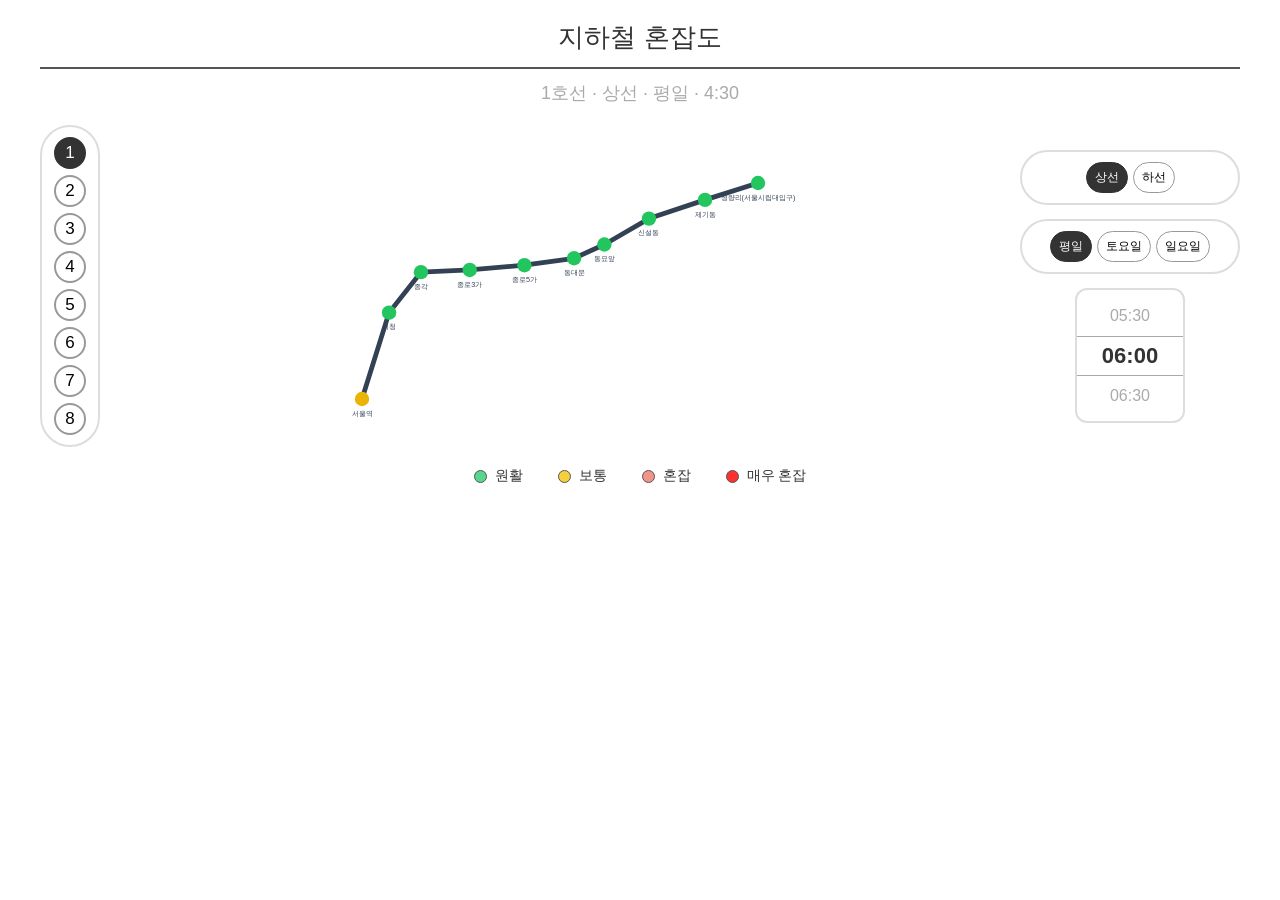
==== index/index.html @ bff2a29b "fix: 2호선 히트맵 적용 버그 수정" ====
<!DOCTYPE html>
<html lang="ko">

<head>
    
    <meta charset="UTF-8">

    <title>subway-congestion-dashboard</title>

    <link rel="stylesheet" href="./index.css?v=2">
    
</head>

<body>

    <div class="container">

        <header class="header">
            
            <h1>지하철 혼잡도</h1>
            
        </header>

        <div class="selection-info">  
            1호선 · 상선 · 평일 · 4:30
        </div>

        <!-- 메인 -->
        <main class="main">

            <!-- 왼쪽 패널, 호선 선택 -->
            <div class="line-selector">

                <button class="line-btn active" data-line="1">1</button>
                <button class="line-btn" data-line="2">2</button>
                <button class="line-btn" data-line="3">3</button>
                <button class="line-btn" data-line="4">4</button>
                <button class="line-btn" data-line="5">5</button>
                <button class="line-btn" data-line="6">6</button>
                <button class="line-btn" data-line="7">7</button>
                <button class="line-btn" data-line="8">8</button>

            </div>

            <!-- 중앙 -->
            <div class="center-area">

                <div class="station-map"></div>

            </div>

            <!-- 오른쪽 패널 -->
            <div class="right-panel">

                <!-- 방향 선택 -->
                <div class="toggle-box direction-box">

                    <div class="toggle-row" id="direction-selector">

                        <button class="toggle-btn active" data-direction="상선">
                            상선
                        </button>

                        <button class="toggle-btn" data-direction="하선">
                            하선
                        </button>

                    </div>

                </div>

                <!-- 요일 선택 -->
                <div class="toggle-box day-box">

                    <div class="toggle-row" id="day-selector">

                        <button class="toggle-btn active" data-daytype="평일">
                            평일
                        </button>

                        <button class="toggle-btn" data-daytype="토요일">
                            토요일
                        </button>

                        <button class="toggle-btn" data-daytype="일요일">
                            일요일
                        </button>

                    </div>

                </div>

                <!-- 시간 선택 -->
                <div class="time-picker">
                    
                    <div class="time-item" id="prevTime"></div>    <!-- 이전 시간 -->

                    <div class="time-item selected" id="currentTime"></div>    <!-- 선택된 시간 -->

                    <div class="time-item" id="nextTime"></div>    <!-- 이후 시간 -->

                </div>

            </div>

        </main>

        <!-- 혼잡도 범례 -->
        <div class="legend">

            <div class="legend-item">
                <span class="dot green"></span>
                원활
            </div>

            <div class="legend-item">
                <span class="dot yellow"></span>
                보통
            </div>

            <div class="legend-item">
                <span class="dot pink"></span>
                혼잡
            </div>

            <div class="legend-item">
                <span class="dot red"></span>
                매우 혼잡
            </div>

        </div>

    </div>

<script src="./index.js?v=3"></script>
<script>
    document.addEventListener("DOMContentLoaded", async () => {
        const {
            DataManager,
            MapRenderer,
            ModalManager,
            UIManager,
        } = window.SubwayDashboard;

        const dataManager = new DataManager();
        const modalManager = new ModalManager();
        const uiManager = new UIManager({ dataManager, modalManager });
        const mapRenderer = new MapRenderer({
            container: ".station-map",
            dataManager,
            onStationClick: (station) => uiManager.click_station(station),
        });
        uiManager.mapRenderer = mapRenderer;

        document.querySelectorAll(".line-btn").forEach((button) => {
            button.addEventListener("click", () => {
                uiManager.toggle_line(button.dataset.line);
                document.querySelectorAll(".line-btn").forEach((item) => {
                    item.classList.toggle("active", item === button);
                });
            });
        });

        document.querySelectorAll("[data-direction]").forEach((button) => {
            button.addEventListener("click", () => {
                uiManager.toggle_direction(button.dataset.direction);
                document.querySelectorAll("[data-direction]").forEach((item) => {
                    item.classList.toggle("active", item === button);
                });
            });
        });

        document.querySelectorAll("[data-daytype]").forEach((button) => {
            button.addEventListener("click", () => {
                uiManager.toggle_day_type(button.dataset.daytype);
                document.querySelectorAll("[data-daytype]").forEach((item) => {
                    item.classList.toggle("active", item === button);
                });
            });
        });

        const timeItems = ["prevTime", "currentTime", "nextTime"]
            .map((id) => document.getElementById(id));
        let times = [];
        let selectedTimeIndex = 0;
        const renderTimes = () => {
            timeItems.forEach((element, offset) => {
                const timeIndex = (selectedTimeIndex + offset - 1 + times.length)
                    % times.length;
                const time = times[timeIndex];
                element.textContent = `${time.slice(0, 2)}:${time.slice(2)}`;
                element.classList.toggle("selected", offset === 1);
            });
            uiManager.wheelpicker_time(times[selectedTimeIndex]);
        };
        timeItems.forEach((element, offset) => {
            element.addEventListener("click", () => {
                selectedTimeIndex = (selectedTimeIndex + offset - 1 + times.length)
                    % times.length;
                renderTimes();
            });
        });
        document.querySelector(".time-picker").addEventListener("wheel", (event) => {
            event.preventDefault();
            selectedTimeIndex = (selectedTimeIndex + (event.deltaY > 0 ? 1 : -1)
                + times.length) % times.length;
            renderTimes();
        }, { passive: false });
        try {
            await dataManager.load_all();
            times = [...new Set(
                dataManager.congestion_data.data.flatMap((item) => (
                    Object.keys(item)
                        .filter((key) => /^hh\d{2}(?:_mm30)?_aft$/.test(key))
                        .map((key) => key
                            .replace(/^hh/, "")
                            .replace("_mm30_aft", "30")
                            .replace("_aft", "00"))
                )),
            )].sort((a, b) => Number(a) - Number(b));
            selectedTimeIndex = Math.max(
                0,
                times.indexOf("0600"),
            );
            renderTimes();
            uiManager.refresh();
        } catch (error) {
            console.error("대시보드 데이터를 불러오지 못했습니다.", error);
        }
    });
</script>
</body>
</html>
---- index/index.css ----
/* 기본 설정 */

* {
    box-sizing: border-box;
}

body {
    margin: 0;
    background-color: #ffffff;
    font-family: Arial, sans-serif;
    color: #333;
}

/* 전체 */

.container {
    width: 100%;
    min-height: 100vh;
    padding: 20px 40px;
}

/* 제목 */

.header {
    text-align: center;
    border-bottom: 2px solid #555;
    padding-bottom: 12px;
}

.header h1 {
    font-size: 26px;
    font-weight: 500;
    margin: 0;
}

.selection-info {
    color: #aaa;
    font-size: 18px;
    text-align: center;
    margin-top: 12px
}

/* 메인 영역 */

.main {
    display: flex;
    justify-content: space-between;
    position: relative;
    min-height: 0;
    padding-top: 30px;
    gap: 20px;
}

/* 호선 선택 */

.line-selector {
    display: flex;
    flex-direction: column;
    align-items: center;
    gap: 6px;
    border: 2px solid #ddd;
    border-radius: 35px;
    padding: 10px 12px;
    height: fit-content;
    margin-top: -10px
}

.line-btn {
    width: 32px;
    height: 32px;
    border-radius: 50%;
    border: 2px solid #999;
    background-color: white;
    cursor: pointer;
    font-size: 17px;
    transition: 0.2s;
}

.line-btn:hover {
    background-color: #eee;
    transform: scale(1.08);
}

.line-btn.active {
    background-color: #333;
    color: white;
    border-color: #333;
}

/* 중앙 영역 */

.center-area {
    flex: 1 1 600px;
    min-width: 300px;
    display: flex;
    justify-content: center;
    align-items: center;
}

.station-map {
    width: 100%;
}

.station-map svg {
    display: block;
    width: 100%;
    height: min(42vh, 300px);
}

.station-label {
    fill: #334155;
    font-size: 12px;
    pointer-events: none;
    user-select: none;
}

/* 오른쪽 선택 패널 */

.right-panel {
    display: flex;
    flex-direction: column;
    align-items: center;
    gap: 14px;
    width: 220px;
    margin-top: 15px;
}

/* 방향 및 요일 토글 */

.toggle-box {
    border: 2px solid #ddd;
    border-radius: 30px;
    padding: 10px;
    width: 100%;
}

.direction-box,
.day-box {
    width: 100%;
}

.direction-box {
    margin-bottom: 0;
}

.day-box {
    margin-top: 0;
}

.toggle-row {
    display: flex;
    justify-content: center;
    gap: 5px;
    margin-bottom: 10px;
}

.toggle-row:last-child {
    margin-bottom: 0;
}

.toggle-btn {
    border: 1.5px solid #999;
    border-radius: 20px;
    background-color: white;
    padding: 6px 8px;
    font-size: 12px;
    cursor: pointer;
    transition: 0.2s;
}

.toggle-btn:hover {
    background-color: #eee;
}

.toggle-btn.active {
    background-color: #333;
    color: white;
    border-color: #333;
}

/* 시간 선택 휠 피커 */

.time-picker {
    width: 110px;
    height: 135px;
    border: 2px solid #ddd;
    border-radius: 12px;
    display: flex;
    flex-direction: column;
    align-items: center;
    justify-content: center;
    overflow: hidden;
}

.time-item {
    width: 100%;
    height: 40px;
    flex-shrink: 0;
    display: flex;
    justify-content: center;
    align-items: center;
    font-size: 16px;
    color: #aaa;
    cursor: pointer;
    transition: 0.2s;
}

.time-item:hover {
    color: #eee;
}

.time-item.selected {
    color: #333;
    font-size: 22px;
    font-weight: bold;

    border-top: 1px solid #aaa;
    border-bottom: 1px solid #aaa;
}

/* 혼잡도 범례 */

.legend {
    display: flex;
    justify-content: center;
    align-items: center;
    gap: 35px;
    margin-top: 20px;
}

.legend-item {
    display: flex;
    align-items: center;
    gap: 8px;
    font-size: 14px;
}

.dot {
    width: 13px;
    height: 13px;
    border-radius: 50%;
    border: 1px solid #555;
}

/* 혼잡도 색상 */

.green {
    background-color: #58d68d;
}

.yellow {
    background-color: #f4d03f;
}

.pink {
    background-color: #f1948a;
}

.red {
    background-color: #ff3030;
}

@media (max-width: 700px) {
    .container {
        padding: 14px 20px;
    }

    .main {
        padding-top: 20px;
        gap: 12px;
    }

    .line-selector {
        gap: 6px;
        padding: 10px 8px;
    }

    .line-btn {
        width: 32px;
        height: 32px;
        font-size: 14px;
    }

    .right-panel {
        width: 180px;
    }

    .toggle-btn {
        padding: 5px 6px;
        font-size: 11px;
    }

    .legend {
        flex-wrap: wrap;
        gap: 12px 20px;
        margin-top: 14px;
    }
}
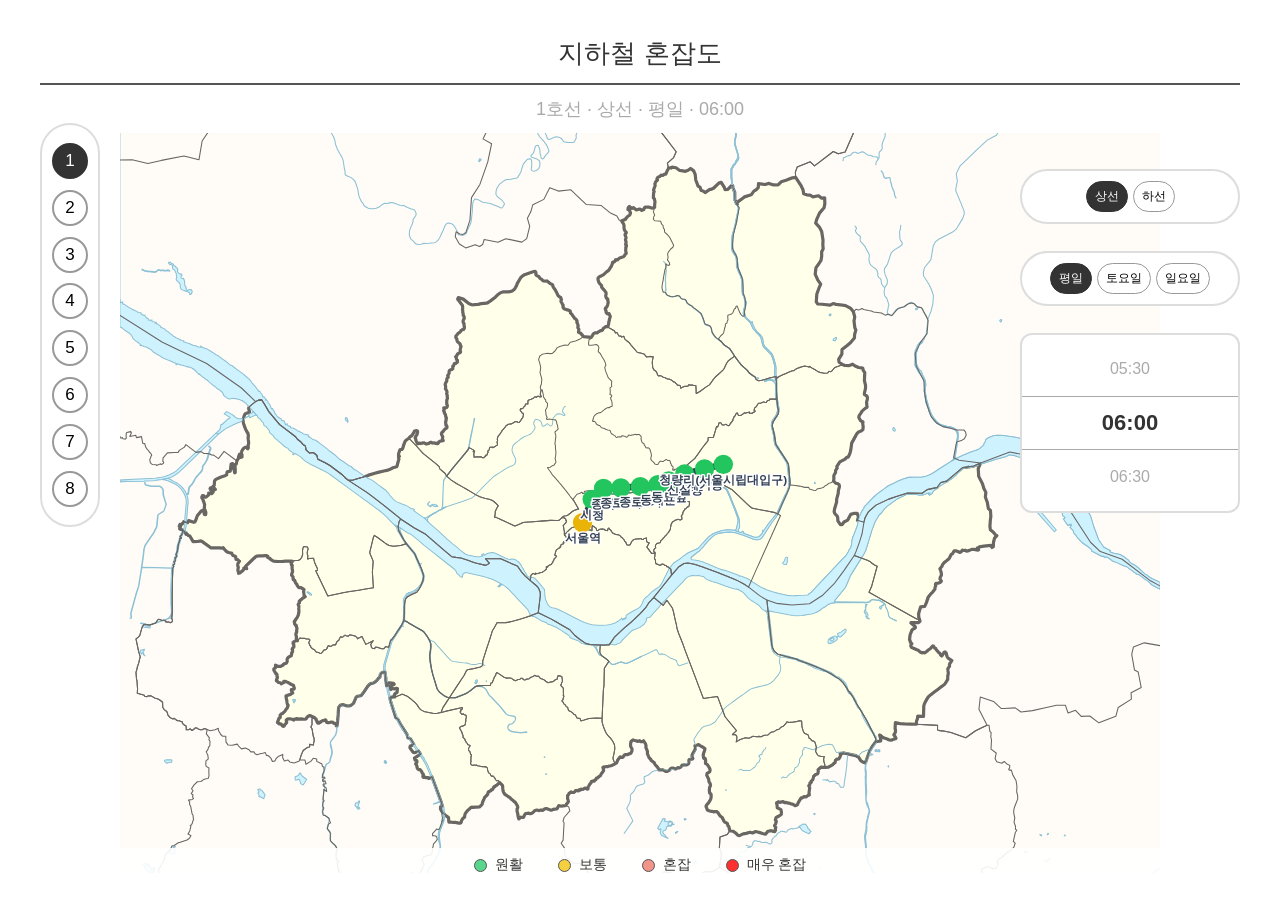
==== commit 523b9c4d: "feat: 배경 지도 추가 및 확대에 따른 가시성 개선" ====
--- a/index/index.html
+++ b/index/index.html
@@ -7,7 +7,7 @@
 
     <title>subway-congestion-dashboard</title>
 
-    <link rel="stylesheet" href="./index.css?v=2">
+    <link rel="stylesheet" href="./index.css?v=9">
     
 </head>
 
@@ -21,8 +21,8 @@
             
         </header>
 
-        <div class="selection-info">  
-            1호선 · 상선 · 평일 · 4:30
+        <div class="selection-info" aria-live="polite">
+            1호선 · 상선 · 평일 · 06:00
         </div>
 
         <!-- 메인 -->
@@ -132,7 +132,7 @@
 
     </div>
 
-<script src="./index.js?v=3"></script>
+<script src="./index.js?v=13"></script>
 <script>
     document.addEventListener("DOMContentLoaded", async () => {
         const {
@@ -145,6 +145,16 @@
         const dataManager = new DataManager();
         const modalManager = new ModalManager();
         const uiManager = new UIManager({ dataManager, modalManager });
+        const selectionInfo = document.querySelector(".selection-info");
+        const updateSelectionInfo = () => {
+            const time = String(uiManager.time).padStart(4, "0");
+            selectionInfo.textContent = [
+                `${uiManager.line}호선`,
+                uiManager.direction,
+                uiManager.day_type,
+                `${time.slice(0, 2)}:${time.slice(2)}`,
+            ].join(" · ");
+        };
         const mapRenderer = new MapRenderer({
             container: ".station-map",
             dataManager,
@@ -155,6 +165,7 @@
         document.querySelectorAll(".line-btn").forEach((button) => {
             button.addEventListener("click", () => {
                 uiManager.toggle_line(button.dataset.line);
+                updateSelectionInfo();
                 document.querySelectorAll(".line-btn").forEach((item) => {
                     item.classList.toggle("active", item === button);
                 });
@@ -164,6 +175,7 @@
         document.querySelectorAll("[data-direction]").forEach((button) => {
             button.addEventListener("click", () => {
                 uiManager.toggle_direction(button.dataset.direction);
+                updateSelectionInfo();
                 document.querySelectorAll("[data-direction]").forEach((item) => {
                     item.classList.toggle("active", item === button);
                 });
@@ -173,6 +185,7 @@
         document.querySelectorAll("[data-daytype]").forEach((button) => {
             button.addEventListener("click", () => {
                 uiManager.toggle_day_type(button.dataset.daytype);
+                updateSelectionInfo();
                 document.querySelectorAll("[data-daytype]").forEach((item) => {
                     item.classList.toggle("active", item === button);
                 });
@@ -192,6 +205,7 @@
                 element.classList.toggle("selected", offset === 1);
             });
             uiManager.wheelpicker_time(times[selectedTimeIndex]);
+            updateSelectionInfo();
         };
         timeItems.forEach((element, offset) => {
             element.addEventListener("click", () => {
--- a/index/index.css
+++ b/index/index.css
@@ -15,8 +15,10 @@
 
 .container {
     width: 100%;
-    min-height: 100vh;
+    height: 100vh;
+    min-height: 0;
     padding: 20px 40px;
+    overflow: hidden;
 }
 
 /* 제목 */
@@ -43,17 +45,20 @@
 /* 메인 영역 */
 
 .main {
-    display: flex;
-    justify-content: space-between;
+    display: grid;
+    grid-template-columns: 60px minmax(0, 1fr) 220px;
     position: relative;
     min-height: 0;
-    padding-top: 30px;
+    padding-top: 12px;
     gap: 20px;
 }
 
 /* 호선 선택 */
 
 .line-selector {
+    grid-column: 1;
+    grid-row: 1;
+    z-index: 1;
     display: flex;
     flex-direction: column;
     align-items: center;
@@ -62,7 +67,8 @@
     border-radius: 35px;
     padding: 10px 12px;
     height: fit-content;
-    margin-top: -10px
+    margin-top: -10px;
+    background-color: white;
 }
 
 .line-btn {
@@ -90,8 +96,11 @@
 /* 중앙 영역 */
 
 .center-area {
-    flex: 1 1 600px;
-    min-width: 300px;
+    grid-column: 1 / -1;
+    grid-row: 1;
+    min-width: 0;
+    width: calc(100% + 80px);
+    margin-left: -40px;
     display: flex;
     justify-content: center;
     align-items: center;
@@ -99,24 +108,61 @@
 
 .station-map {
     width: 100%;
+    overflow: visible;
+    cursor: grab;
 }
 
 .station-map svg {
     display: block;
     width: 100%;
-    height: min(42vh, 300px);
+    height: calc(100vh - 160px);
+    min-height: 320px;
+    touch-action: none;
+    user-select: none;
+}
+
+.station-map svg.is-dragging {
+    cursor: grabbing;
 }
 
 .station-label {
     fill: #334155;
-    font-size: 12px;
+    font-size: 11px;
+    font-weight: 600;
+    paint-order: stroke;
+    stroke: #ffffff;
+    stroke-width: 3px;
+    stroke-linejoin: round;
     pointer-events: none;
     user-select: none;
 }
 
+.map-background {
+    transition: filter 0.4s ease;
+}
+
+.map-background-dawn {
+    filter: sepia(0.08) saturate(1.05) brightness(1.01);
+}
+
+.map-background-day {
+    filter: saturate(1.02) brightness(1.01);
+}
+
+.map-background-evening {
+    filter: sepia(0.18) saturate(1.55) hue-rotate(-48deg) brightness(0.96);
+}
+
+.map-background-night {
+    filter: brightness(0.78) saturate(0.9) contrast(1.03);
+}
+
 /* 오른쪽 선택 패널 */
 
 .right-panel {
+    grid-column: 3;
+    grid-row: 1;
+    z-index: 1;
     display: flex;
     flex-direction: column;
     align-items: center;
@@ -131,7 +177,8 @@
     border: 2px solid #ddd;
     border-radius: 30px;
     padding: 10px;
-    width: 100%;
+    width: 220px;
+    background-color: white;
 }
 
 .direction-box,
@@ -151,6 +198,7 @@
     display: flex;
     justify-content: center;
     gap: 5px;
+    flex-wrap: nowrap;
     margin-bottom: 10px;
 }
 
@@ -181,7 +229,7 @@
 /* 시간 선택 휠 피커 */
 
 .time-picker {
-    width: 110px;
+    width: 220px;
     height: 135px;
     border: 2px solid #ddd;
     border-radius: 12px;
@@ -190,6 +238,7 @@
     align-items: center;
     justify-content: center;
     overflow: hidden;
+    background-color: white;
 }
 
 .time-item {
@@ -221,11 +270,18 @@
 /* 혼잡도 범례 */
 
 .legend {
+    position: fixed;
+    z-index: 3;
+    left: 0;
+    right: 0;
+    bottom: clamp(8px, 2vh, 24px);
     display: flex;
     justify-content: center;
     align-items: center;
     gap: 35px;
-    margin-top: 20px;
+    margin: 0;
+    padding: 8px 16px;
+    background-color: rgba(255, 255, 255, 0.9);
 }
 
 .legend-item {
@@ -266,8 +322,9 @@
     }
 
     .main {
-        padding-top: 20px;
+        padding-top: 8px;
         gap: 12px;
+        grid-template-columns: 44px minmax(0, 1fr) 180px;
     }
 
     .line-selector {
@@ -281,7 +338,22 @@
         font-size: 14px;
     }
 
+    .center-area {
+        width: calc(100% + 40px);
+        margin-left: -20px;
+    }
+
+    .station-map svg {
+        height: calc(100vh - 150px);
+        min-height: 260px;
+    }
+
     .right-panel {
+        width: 180px;
+    }
+
+    .toggle-box,
+    .time-picker {
         width: 180px;
     }
 
@@ -293,6 +365,41 @@
     .legend {
         flex-wrap: wrap;
         gap: 12px 20px;
-        margin-top: 14px;
-    }
-}
+        padding: 6px 12px;
+    }
+}
+
+@media (min-height: 700px) and (min-width: 701px) {
+    .container {
+        padding-top: clamp(24px, 4vh, 48px);
+        padding-bottom: clamp(20px, 3vh, 40px);
+    }
+
+    .main {
+        padding-top: 12px;
+    }
+
+    .line-selector {
+        gap: clamp(8px, 1.2vh, 14px);
+        padding: clamp(14px, 2vh, 22px) 15px;
+    }
+
+    .line-btn {
+        width: clamp(34px, 4vh, 44px);
+        height: clamp(34px, 4vh, 44px);
+    }
+
+    .right-panel {
+        gap: clamp(18px, 3vh, 30px);
+        margin-top: clamp(20px, 4vh, 40px);
+    }
+
+    .time-picker {
+        height: clamp(140px, 20vh, 180px);
+    }
+
+    .time-item {
+        height: clamp(42px, 6vh, 54px);
+    }
+
+}
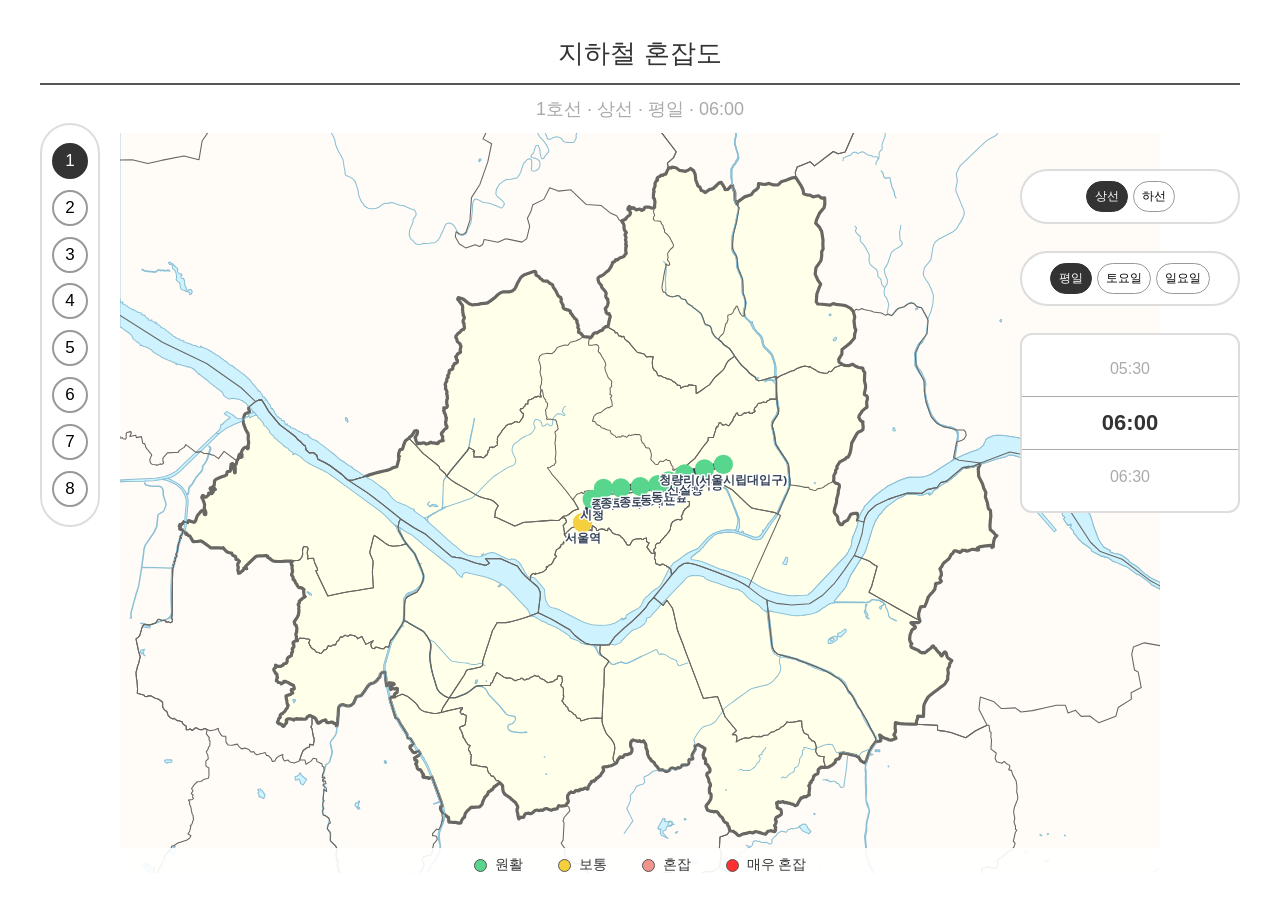
==== commit 63751626: "feat: 클릭 대화창 기능 구현 및 디자인" ====
--- a/index/index.html
+++ b/index/index.html
@@ -7,7 +7,7 @@
 
     <title>subway-congestion-dashboard</title>
 
-    <link rel="stylesheet" href="./index.css?v=9">
+    <link rel="stylesheet" href="./index.css?v=10">
     
 </head>
 
@@ -105,6 +105,39 @@
 
         </main>
 
+        <!-- 역 상세 혼잡도 모달 (비차단 플로팅 대화창) -->
+        <section
+            id="station-modal"
+            class="station-modal"
+            role="dialog"
+            aria-modal="false"
+            aria-labelledby="modal-station-name"
+            hidden
+        >
+            <button
+                type="button"
+                id="modal-close"
+                class="modal-close"
+                aria-label="모달 닫기"
+            >&times;</button>
+
+            <div class="modal-header">
+                <div class="modal-title-group">
+                    <div class="modal-title-row">
+                        <span id="modal-line-badge" class="modal-line">1</span>
+                        <h2 id="modal-station-name" class="modal-station">역 상세 정보</h2>
+                        <span id="modal-level-badge" class="modal-level-badge">
+                            <span class="modal-level-dot"></span>
+                            <span class="modal-level-text">데이터 없음</span>
+                        </span>
+                    </div>
+                    <p id="modal-meta-info" class="modal-info"></p>
+                </div>
+            </div>
+
+            <div id="modal-content" class="modal-content"></div>
+        </section>
+
         <!-- 혼잡도 범례 -->
         <div class="legend">
 
@@ -132,7 +165,7 @@
 
     </div>
 
-<script src="./index.js?v=13"></script>
+<script src="./index.js?v=14"></script>
 <script>
     document.addEventListener("DOMContentLoaded", async () => {
         const {
@@ -140,17 +173,42 @@
             MapRenderer,
             ModalManager,
             UIManager,
+            OPERATING_TIME_SLOTS,
         } = window.SubwayDashboard;
 
         const dataManager = new DataManager();
-        const modalManager = new ModalManager();
+        const selectionInfo = document.querySelector(".selection-info");
+        const timeItems = ["prevTime", "currentTime", "nextTime"]
+            .map((id) => document.getElementById(id));
+        let times = [...OPERATING_TIME_SLOTS];
+        let selectedTimeIndex = Math.max(0, times.indexOf("0600"));
+
+        const modalManager = new ModalManager({
+            modal: "#station-modal",
+            title: "#modal-station-name",
+            content: "#modal-content",
+            closeButton: "#modal-close",
+            lineBadge: "#modal-line-badge",
+            levelBadge: "#modal-level-badge",
+            metaInfo: "#modal-meta-info",
+            onSelectTime: (selectedTime) => {
+                const nextIndex = times.indexOf(selectedTime);
+                if (nextIndex !== -1) {
+                    selectedTimeIndex = nextIndex;
+                    renderTimes();
+                }
+            },
+        });
+
         const uiManager = new UIManager({ dataManager, modalManager });
-        const selectionInfo = document.querySelector(".selection-info");
         const updateSelectionInfo = () => {
             const time = String(uiManager.time).padStart(4, "0");
+            const directionLabel = String(uiManager.line) === "2"
+                ? (uiManager.direction === "상선" ? "내선" : uiManager.direction === "하선" ? "외선" : uiManager.direction)
+                : uiManager.direction;
             selectionInfo.textContent = [
                 `${uiManager.line}호선`,
-                uiManager.direction,
+                directionLabel,
                 uiManager.day_type,
                 `${time.slice(0, 2)}:${time.slice(2)}`,
             ].join(" · ");
@@ -159,6 +217,7 @@
             container: ".station-map",
             dataManager,
             onStationClick: (station) => uiManager.click_station(station),
+            onBackgroundClick: () => uiManager.close_station_modal(),
         });
         uiManager.mapRenderer = mapRenderer;
 
@@ -192,10 +251,6 @@
             });
         });
 
-        const timeItems = ["prevTime", "currentTime", "nextTime"]
-            .map((id) => document.getElementById(id));
-        let times = [];
-        let selectedTimeIndex = 0;
         const renderTimes = () => {
             timeItems.forEach((element, offset) => {
                 const timeIndex = (selectedTimeIndex + offset - 1 + times.length)
@@ -222,16 +277,7 @@
         }, { passive: false });
         try {
             await dataManager.load_all();
-            times = [...new Set(
-                dataManager.congestion_data.data.flatMap((item) => (
-                    Object.keys(item)
-                        .filter((key) => /^hh\d{2}(?:_mm30)?_aft$/.test(key))
-                        .map((key) => key
-                            .replace(/^hh/, "")
-                            .replace("_mm30_aft", "30")
-                            .replace("_aft", "00"))
-                )),
-            )].sort((a, b) => Number(a) - Number(b));
+            times = dataManager.get_operating_times();
             selectedTimeIndex = Math.max(
                 0,
                 times.indexOf("0600"),
--- a/index/index.css
+++ b/index/index.css
@@ -123,6 +123,17 @@
 
 .station-map svg.is-dragging {
     cursor: grabbing;
+}
+
+.station-map circle {
+    cursor: pointer;
+    transition: fill 0.2s ease, stroke-width 0.15s ease;
+}
+
+.station-map circle.is-selected {
+    stroke: #111827;
+    stroke-width: 3px;
+    vector-effect: non-scaling-stroke;
 }
 
 .station-label {
@@ -316,7 +327,298 @@
     background-color: #ff3030;
 }
 
+/* 역 상세 혼잡도 모달 (비차단 플로팅 카드) */
+
+.station-modal {
+    position: fixed;
+    left: 116px;
+    bottom: 68px;
+    z-index: 20;
+    width: 392px;
+    max-width: calc(100vw - 140px);
+    padding: 18px 20px 16px;
+    background-color: rgba(255, 255, 255, 0.96);
+    border: 1.5px solid #333;
+    border-radius: 16px;
+    box-shadow: 0 12px 30px rgba(15, 23, 42, 0.16);
+    backdrop-filter: blur(6px);
+}
+
+.station-modal[hidden] {
+    display: none;
+}
+
+.modal-close {
+    position: absolute;
+    top: 10px;
+    right: 12px;
+    width: 28px;
+    height: 28px;
+    border: none;
+    border-radius: 50%;
+    background: transparent;
+    color: #555;
+    font-size: 20px;
+    line-height: 1;
+    cursor: pointer;
+    display: flex;
+    align-items: center;
+    justify-content: center;
+    transition: background-color 0.15s ease, color 0.15s ease;
+}
+
+.modal-close:hover {
+    background-color: #f1f5f9;
+    color: #111;
+}
+
+.modal-header {
+    padding-right: 28px;
+    border-bottom: 1px solid #e5e7eb;
+    padding-bottom: 10px;
+}
+
+.modal-title-row {
+    display: flex;
+    align-items: center;
+    gap: 8px;
+    flex-wrap: wrap;
+}
+
+.modal-line {
+    width: 24px;
+    height: 24px;
+    border: 1.5px solid #333;
+    border-radius: 50%;
+    display: inline-flex;
+    align-items: center;
+    justify-content: center;
+    font-size: 13px;
+    font-weight: 700;
+    flex-shrink: 0;
+}
+
+.modal-station {
+    margin: 0;
+    font-size: 19px;
+    font-weight: 700;
+    color: #111827;
+}
+
+.modal-level-badge {
+    display: inline-flex;
+    align-items: center;
+    gap: 5px;
+    padding: 2px 8px;
+    border-radius: 999px;
+    border: 1px solid #d1d5db;
+    background-color: #f8fafc;
+    font-size: 11px;
+    font-weight: 600;
+    color: #334155;
+}
+
+.modal-level-dot {
+    width: 9px;
+    height: 9px;
+    border-radius: 50%;
+    border: 1px solid rgba(15, 23, 42, 0.35);
+    background-color: #64748b;
+    display: inline-block;
+}
+
+.modal-info {
+    margin: 6px 0 0;
+    font-size: 12px;
+    color: #64748b;
+}
+
+.modal-content {
+    margin-top: 12px;
+    display: flex;
+    flex-direction: column;
+    gap: 14px;
+}
+
+.modal-section-title {
+    margin: 0 0 6px;
+    font-size: 12px;
+    font-weight: 700;
+    color: #475569;
+    display: flex;
+    justify-content: space-between;
+    align-items: center;
+}
+
+.modal-summary-row {
+    display: flex;
+    align-items: baseline;
+    justify-content: space-between;
+    gap: 8px;
+    margin-bottom: 8px;
+}
+
+.modal-prediction-value {
+    font-size: 26px;
+    font-weight: 700;
+    color: #111827;
+    letter-spacing: -0.02em;
+}
+
+.modal-delta {
+    font-size: 12px;
+    font-weight: 600;
+    color: #64748b;
+}
+
+.modal-delta.is-up {
+    color: #dc2626;
+}
+
+.modal-delta.is-down {
+    color: #16a34a;
+}
+
+.modal-compare-list {
+    display: flex;
+    flex-direction: column;
+    gap: 8px;
+}
+
+.chart-item {
+    display: flex;
+    flex-direction: column;
+    gap: 4px;
+}
+
+.chart-label {
+    display: flex;
+    justify-content: space-between;
+    align-items: center;
+    font-size: 12px;
+    color: #475569;
+}
+
+.chart-label strong {
+    color: #111827;
+    font-weight: 700;
+}
+
+.chart-track {
+    width: 100%;
+    height: 12px;
+    border: 1px solid #94a3b8;
+    border-radius: 999px;
+    overflow: hidden;
+    background-color: #f8fafc;
+}
+
+.chart-fill {
+    height: 100%;
+    border-radius: 999px;
+    transition: width 0.25s ease, background-color 0.2s ease;
+}
+
+.modal-timeline {
+    padding-top: 10px;
+    border-top: 1px solid #e5e7eb;
+}
+
+.congestion-chart {
+    display: flex;
+    align-items: flex-end;
+    gap: 2px;
+    height: 76px;
+    padding: 6px 4px 2px;
+    border-bottom: 1px solid #cbd5e1;
+    background-color: #f8fafc;
+    border-radius: 8px 8px 0 0;
+}
+
+.congestion-bar {
+    flex: 1 1 0;
+    min-width: 0;
+    padding: 0;
+    border: none;
+    border-radius: 3px 3px 0 0;
+    cursor: pointer;
+    opacity: 0.85;
+    transition: opacity 0.15s ease, transform 0.15s ease;
+}
+
+.congestion-bar:hover {
+    opacity: 1;
+}
+
+.congestion-bar.is-missing {
+    opacity: 0.45;
+}
+
+.congestion-bar.is-selected {
+    opacity: 1;
+    outline: 2px solid #111827;
+    outline-offset: 1px;
+    position: relative;
+    z-index: 1;
+}
+
+.chart-axis {
+    display: flex;
+    justify-content: space-between;
+    margin-top: 4px;
+    font-size: 10px;
+    color: #64748b;
+}
+
+.modal-extremes {
+    margin: 6px 0 0;
+    font-size: 11px;
+    color: #475569;
+}
+
+.modal-quarters {
+    padding-top: 10px;
+    border-top: 1px solid #e5e7eb;
+    display: grid;
+    grid-template-columns: repeat(4, minmax(0, 1fr));
+    gap: 6px;
+}
+
+.quarter-chip {
+    display: flex;
+    flex-direction: column;
+    align-items: center;
+    gap: 2px;
+    padding: 5px 4px;
+    border: 1px solid #e2e8f0;
+    border-radius: 8px;
+    background-color: #f8fafc;
+    font-size: 11px;
+    color: #475569;
+}
+
+.quarter-chip strong {
+    font-size: 12px;
+    color: #111827;
+}
+
+.quarter-chip.is-active {
+    border-color: #333;
+    background-color: #ffffff;
+}
+
 @media (max-width: 700px) {
+    .station-modal {
+        left: 12px;
+        right: 12px;
+        bottom: 56px;
+        width: auto;
+        max-width: none;
+        max-height: 48vh;
+        overflow-y: auto;
+        padding: 14px 16px;
+    }
+
     .container {
         padding: 14px 20px;
     }
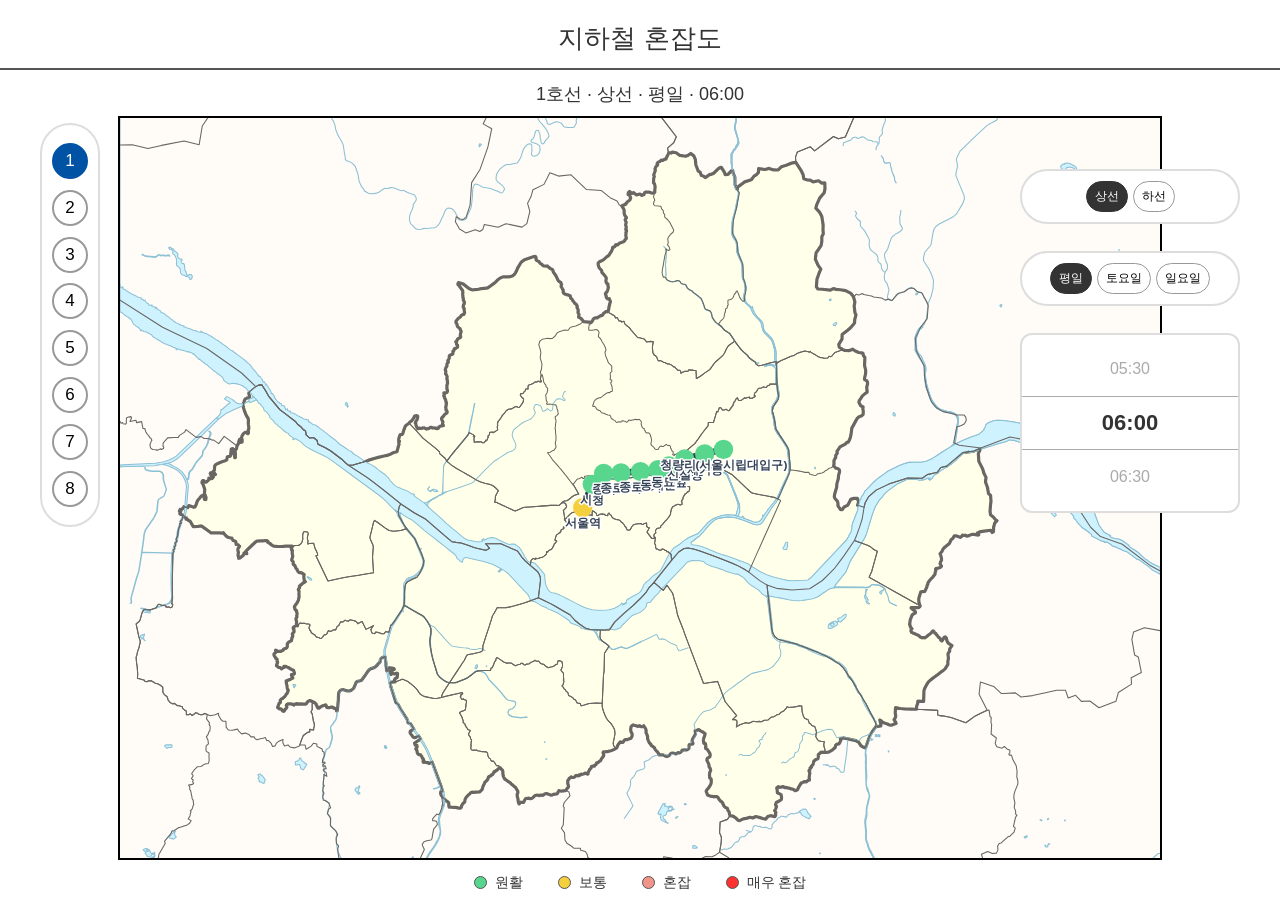
==== commit c3d7b5a4: "Update index.html" ====
--- a/index/index.html
+++ b/index/index.html
@@ -7,7 +7,7 @@
 
     <title>subway-congestion-dashboard</title>
 
-    <link rel="stylesheet" href="./index.css?v=10">
+    <link rel="stylesheet" href="./index.css?v=11">
     
 </head>
 
@@ -165,7 +165,7 @@
 
     </div>
 
-<script src="./index.js?v=14"></script>
+<script src="./index.js?v=17"></script>
 <script>
     document.addEventListener("DOMContentLoaded", async () => {
         const {
@@ -225,6 +225,11 @@
             button.addEventListener("click", () => {
                 uiManager.toggle_line(button.dataset.line);
                 updateSelectionInfo();
+                const isLine2 = String(uiManager.line) === "2";  
+                document.querySelector('[data-direction="상선"]').textContent =
+                    isLine2 ? "내선" : "상선";
+                document.querySelector('[data-direction="하선"]').textContent =
+                    isLine2 ? "외선" : "하선";
                 document.querySelectorAll(".line-btn").forEach((item) => {
                     item.classList.toggle("active", item === button);
                 });
--- a/index/index.css
+++ b/index/index.css
@@ -27,6 +27,8 @@
     text-align: center;
     border-bottom: 2px solid #555;
     padding-bottom: 12px;
+    width: 100vw;
+    margin-left: calc(50% - 50vw);
 }
 
 .header h1 {
@@ -36,10 +38,10 @@
 }
 
 .selection-info {
-    color: #aaa;
+    color: #333;
     font-size: 18px;
     text-align: center;
-    margin-top: 12px
+    margin-top: 12px;
 }
 
 /* 메인 영역 */
@@ -88,9 +90,49 @@
 }
 
 .line-btn.active {
-    background-color: #333;
     color: white;
-    border-color: #333;
+}
+
+/* 호선별 선택 색상 */
+
+.line-btn[data-line="1"].active {
+    background-color: #0052A4;
+    border-color: #0052A4;
+}
+
+.line-btn[data-line="2"].active {
+    background-color: #00A84D;
+    border-color: #00A84D;
+}
+
+.line-btn[data-line="3"].active {
+    background-color: #EF7C1C;
+    border-color: #EF7C1C;
+}
+
+.line-btn[data-line="4"].active {
+    background-color: #00A5DE;
+    border-color: #00A5DE;
+}
+
+.line-btn[data-line="5"].active {
+    background-color: #996CAC;
+    border-color: #996CAC;
+}
+
+.line-btn[data-line="6"].active {
+    background-color: #CD7C2F;
+    border-color: #CD7C2F;
+}
+
+.line-btn[data-line="7"].active {
+    background-color: #747F00;
+    border-color: #747F00;
+}
+
+.line-btn[data-line="8"].active {
+    background-color: #E6186C;
+    border-color: #E6186C;
 }
 
 /* 중앙 영역 */
@@ -107,18 +149,22 @@
 }
 
 .station-map {
-    width: 100%;
-    overflow: visible;
+    width: min(100%, calc((100vh - 160px) * 970 / 690));
+    aspect-ratio: 970 / 690;
+    overflow: hidden;
     cursor: grab;
+    position: relative;
+    outline: 2px solid #000;
 }
 
 .station-map svg {
     display: block;
     width: 100%;
-    height: calc(100vh - 160px);
-    min-height: 320px;
+    height: 100%;
+    overflow: hidden;
     touch-action: none;
     user-select: none;
+    outline: none;
 }
 
 .station-map svg.is-dragging {
@@ -127,13 +173,20 @@
 
 .station-map circle {
     cursor: pointer;
-    transition: fill 0.2s ease, stroke-width 0.15s ease;
+    transition: fill 0.2s ease;
+    outline: none;
 }
 
 .station-map circle.is-selected {
-    stroke: #111827;
-    stroke-width: 3px;
+    stroke: #ffffff;
+    stroke-width: 2.5px;
     vector-effect: non-scaling-stroke;
+    filter: drop-shadow(0 0 1.5px rgba(0, 0, 0, 0.5));
+}
+
+.station-map svg:focus:not(:focus-visible),
+.station-map circle:focus:not(:focus-visible) {
+    outline: none;
 }
 
 .station-label {
@@ -281,18 +334,14 @@
 /* 혼잡도 범례 */
 
 .legend {
-    position: fixed;
-    z-index: 3;
-    left: 0;
-    right: 0;
-    bottom: clamp(8px, 2vh, 24px);
+    position: static;
     display: flex;
     justify-content: center;
     align-items: center;
     gap: 35px;
     margin: 0;
-    padding: 8px 16px;
-    background-color: rgba(255, 255, 255, 0.9);
+    padding: 16px 16px;
+    background-color: transparent;
 }
 
 .legend-item {
@@ -580,7 +629,7 @@
     padding-top: 10px;
     border-top: 1px solid #e5e7eb;
     display: grid;
-    grid-template-columns: repeat(4, minmax(0, 1fr));
+    grid-template-columns: repeat(auto-fit, minmax(60px, 1fr));
     gap: 6px;
 }
 
@@ -705,3 +754,11 @@
     }
 
 }
+
+.header,
+.selection-info,
+.center-area,
+.legend {
+    position: relative;
+    top: -15px;
+}
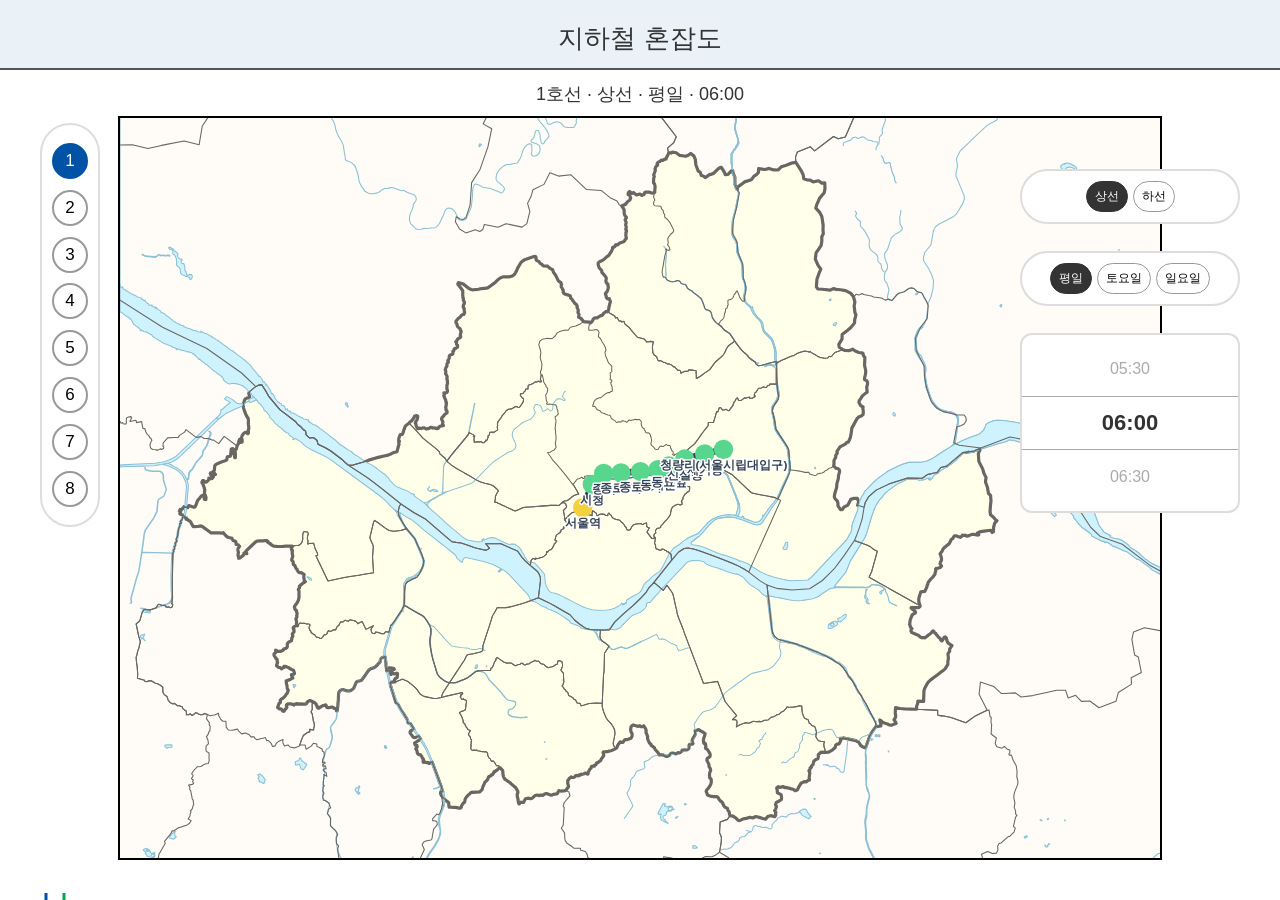
==== commit 90035ff6: "Update index.html" ====
--- a/index/index.html
+++ b/index/index.html
@@ -40,6 +40,27 @@
                 <button class="line-btn" data-line="7">7</button>
                 <button class="line-btn" data-line="8">8</button>
 
+            </div>
+
+            <div class="line-decoration">
+                <svg viewBox="0 0 100 150">
+                    <g fill="none" stroke-width="5" stroke-linecap="round">
+                        <path d="M10 0 V40 L65 95 V150" stroke="#0052A4"/>
+                        <path d="M40 0 V25 L85 70 V150" stroke="#00A84D"/>
+                        <path d="M0 95 H30 L75 50 H100" stroke="#EF7C1C"/>
+                        <path d="M0 125 H25 L60 90 H100" stroke="#996CAC"/>
+                    </g>
+            
+                    <g fill="white" stroke="#999" stroke-width="1.5">
+                        <circle cx="10" cy="40" r="4"/>
+                        <circle cx="65" cy="95" r="4"/>
+                        <circle cx="85" cy="70" r="4"/>
+                        <circle cx="40" cy="25" r="4"/>
+                        <circle cx="30" cy="95" r="4"/>
+                        <circle cx="75" cy="50" r="4"/>
+                        <circle cx="25" cy="125" r="4"/>
+                    </g>
+                </svg>
             </div>
 
             <!-- 중앙 -->
--- a/index/index.css
+++ b/index/index.css
@@ -29,6 +29,9 @@
     padding-bottom: 12px;
     width: 100vw;
     margin-left: calc(50% - 50vw);
+    background-color: #EAF2F8;
+    box-shadow: 0 -60px 0 60px #EAF2F8;
+    clip-path: inset(-100px 0 0 0);
 }
 
 .header h1 {
@@ -445,7 +448,17 @@
     font-size: 13px;
     font-weight: 700;
     flex-shrink: 0;
-}
+    color: white;
+}
+
+.modal-line[data-line="1"] { background-color: #0052A4; }
+.modal-line[data-line="2"] { background-color: #00A84D; }
+.modal-line[data-line="3"] { background-color: #EF7C1C; }
+.modal-line[data-line="4"] { background-color: #00A5DE; }
+.modal-line[data-line="5"] { background-color: #996CAC; }
+.modal-line[data-line="6"] { background-color: #CD7C2F; }
+.modal-line[data-line="7"] { background-color: #747F00; }
+.modal-line[data-line="8"] { background-color: #E6186C; }
 
 .modal-station {
     margin: 0;
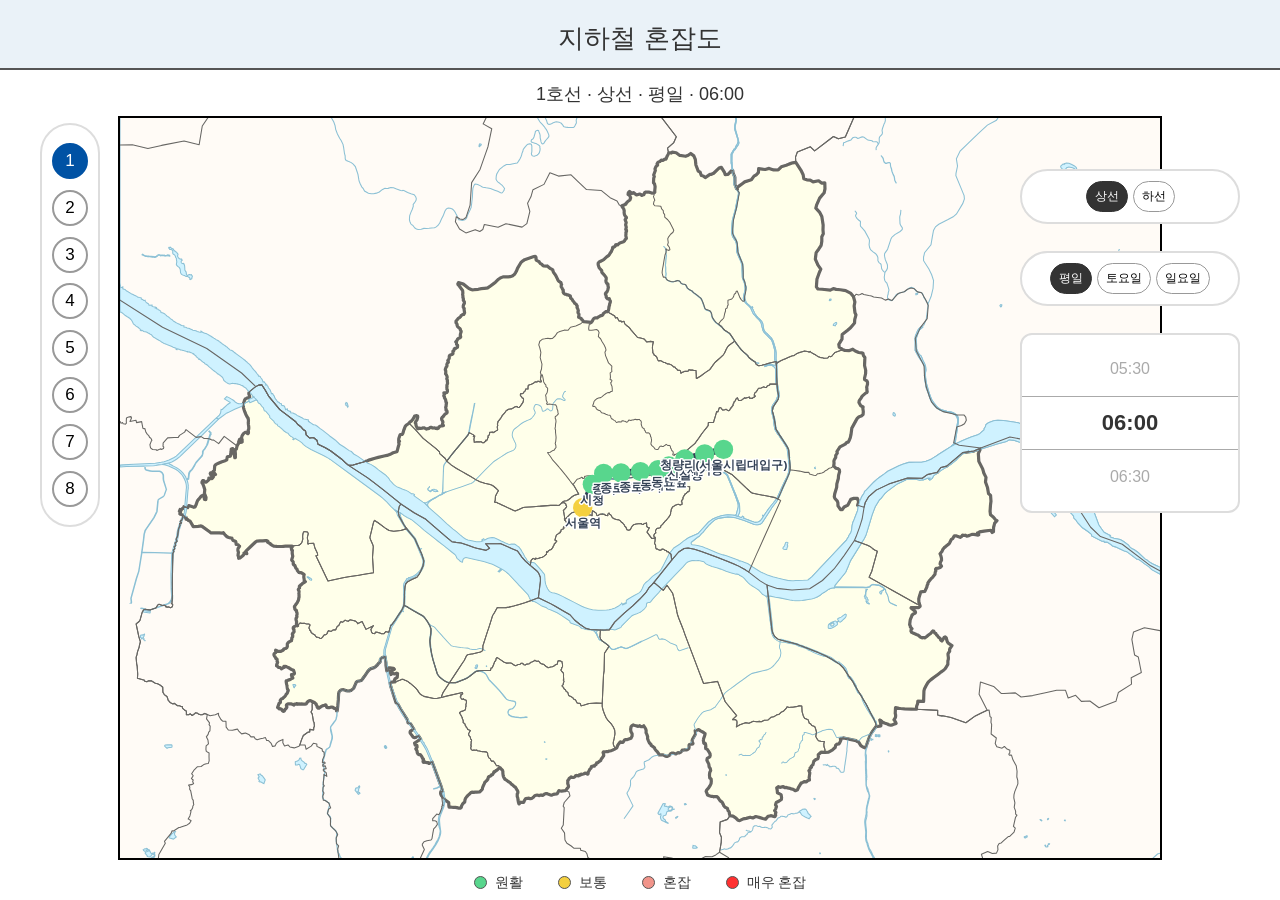
==== commit ec53a500: "Update index.html" ====
--- a/index/index.html
+++ b/index/index.html
@@ -40,27 +40,6 @@
                 <button class="line-btn" data-line="7">7</button>
                 <button class="line-btn" data-line="8">8</button>
 
-            </div>
-
-            <div class="line-decoration">
-                <svg viewBox="0 0 100 150">
-                    <g fill="none" stroke-width="5" stroke-linecap="round">
-                        <path d="M10 0 V40 L65 95 V150" stroke="#0052A4"/>
-                        <path d="M40 0 V25 L85 70 V150" stroke="#00A84D"/>
-                        <path d="M0 95 H30 L75 50 H100" stroke="#EF7C1C"/>
-                        <path d="M0 125 H25 L60 90 H100" stroke="#996CAC"/>
-                    </g>
-            
-                    <g fill="white" stroke="#999" stroke-width="1.5">
-                        <circle cx="10" cy="40" r="4"/>
-                        <circle cx="65" cy="95" r="4"/>
-                        <circle cx="85" cy="70" r="4"/>
-                        <circle cx="40" cy="25" r="4"/>
-                        <circle cx="30" cy="95" r="4"/>
-                        <circle cx="75" cy="50" r="4"/>
-                        <circle cx="25" cy="125" r="4"/>
-                    </g>
-                </svg>
             </div>
 
             <!-- 중앙 -->
